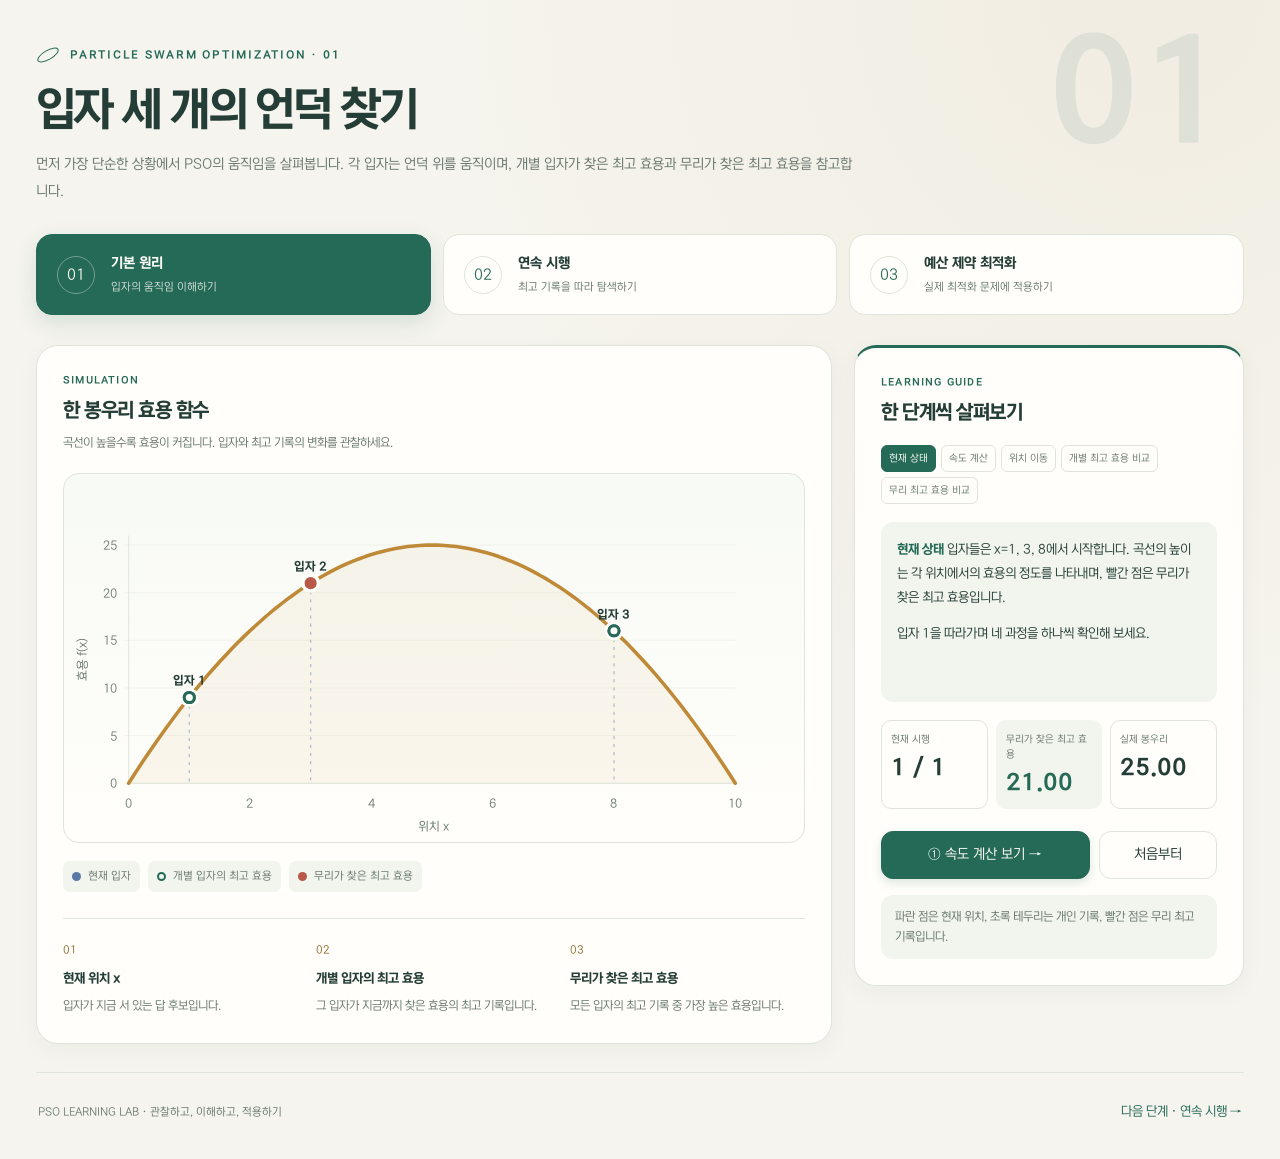
==== stage1.html @ 2717764f "Add three-stage PSO lessons and refine learning interface" ====
<!DOCTYPE html>
<html lang="ko">
<head>
<meta charset="utf-8">
<meta name="viewport" content="width=device-width, initial-scale=1">
<meta name="theme-color" content="#f7f8f5">
<title>PSO 1단계 · 입자 세 개의 언덕 찾기</title>
<link rel="stylesheet" href="style.css">
<link rel="preload" href="fonts/NEXON-Lv2-Gothic-Regular.otf" as="font" type="font/otf" crossorigin>
<link rel="stylesheet" href="stages.css">
</head>
<body>
<div class="stage1-wrap">
  <header class="stage1-header" data-stage="01">
    <div class="eyebrow">PARTICLE SWARM OPTIMIZATION · 01</div>
    <h1>입자 세 개의 언덕 찾기</h1>
    <p class="lede">먼저 가장 단순한 상황에서 PSO의 움직임을 살펴봅니다. 각 입자는 언덕 위를 움직이며, 개별 입자가 찾은 최고 효용과 무리가 찾은 최고 효용을 참고합니다.</p>
    <nav class="stage-nav" aria-label="학습 단계"><a href="stage1.html" aria-current="page"><span class="nav-number">01</span><span class="nav-copy">기본 원리<small>입자의 움직임 이해하기</small></span></a><a href="stage2.html"><span class="nav-number">02</span><span class="nav-copy">연속 시행<small>최고 기록을 따라 탐색하기</small></span></a><a href="index.html"><span class="nav-number">03</span><span class="nav-copy">예산 제약 최적화<small>실제 최적화 문제에 적용하기</small></span></a></nav>
  </header>
  <main class="stage1-grid">
    <section class="s1-card chart-card" aria-labelledby="hillTitle">
      <span class="card-kicker">SIMULATION</span><h2 id="hillTitle">한 봉우리 효용 함수</h2><p class="card-note">곡선이 높을수록 효용이 커집니다. 입자와 최고 기록의 변화를 관찰하세요.</p>
      <div class="plot-wrap"><svg id="hill" viewBox="0 0 720 340" role="img" aria-label="봉우리 모양 효용 곡선과 입자 위치 그래프"></svg></div>
      <div class="plot-legend"><span><i class="key key-current"></i>현재 입자</span><span><i class="key key-pbest"></i>개별 입자의 최고 효용</span><span><i class="key key-gbest"></i>무리가 찾은 최고 효용</span></div>
      <div class="concepts">
        <article><b>현재 위치 x</b>입자가 지금 서 있는 답 후보입니다.</article>
        <article><b>개별 입자의 최고 효용</b>그 입자가 지금까지 찾은 효용의 최고 기록입니다.</article>
        <article><b>무리가 찾은 최고 효용</b>모든 입자의 최고 기록 중 가장 높은 효용입니다.</article>
      </div>
    </section>
    <aside class="s1-card control-card" aria-labelledby="stepTitle">
      <span class="card-kicker">LEARNING GUIDE</span><h2 id="stepTitle">한 단계씩 살펴보기</h2>
      <ol class="progress" id="progress" aria-label="시행 과정"></ol>
      <div class="explain" id="explain" aria-live="polite"></div>
      <div class="values" id="values"></div>
      <div class="actions"><button class="primary" id="next">① 속도 계산 보기 →</button><button id="reset">처음부터</button></div>
      <div class="status" id="status">같은 결과를 따라갈 수 있도록 난수는 고정했습니다. 버튼을 눌러 순서대로 진행하세요.</div>
    </aside>
  </main>
<footer class="lesson-footer"><span>PSO LEARNING LAB · 관찰하고, 이해하고, 적용하기</span><a href="stage2.html">다음 단계 · 연속 시행 →</a></footer></div>
<script src="stage1.js"></script>
</body>
</html>
---- style.css ----
@font-face{font-family:"NEXON Lv2 Gothic OTF";src:url("fonts/NEXON-Lv2-Gothic-Light.otf") format("opentype");font-style:normal;font-weight:300;font-display:swap}
@font-face{font-family:"NEXON Lv2 Gothic OTF";src:url("fonts/NEXON-Lv2-Gothic-Regular.otf") format("opentype");font-style:normal;font-weight:400;font-display:swap}
@font-face{font-family:"NEXON Lv2 Gothic OTF";src:url("fonts/NEXON-Lv2-Gothic-Medium.otf") format("opentype");font-style:normal;font-weight:500 600;font-display:swap}
@font-face{font-family:"NEXON Lv2 Gothic OTF";src:url("fonts/NEXON-Lv2-Gothic-Bold.otf") format("opentype");font-style:normal;font-weight:700 900;font-display:swap}
:root{
  color-scheme:light;
  --bg:#f5f4ee;--panel:#fffefa;--ink:#243d36;--muted:#68776e;--line:#dfe5da;
  --teal:#256957;--low:#244d48;--high:#d6e9c8;--amber:#bf8a38;--amber-ink:#89611f;
  --indigo:#5978a4;--crimson:#b85849;--grid:#e4e8df;
  --soft:#f2f5ed;--plot:#f8faf5;--on-accent:#fffef7;
  --shadow:0 6px 26px rgb(32 60 43 / 4%);--shadow-hover:0 10px 28px rgb(32 60 43 / 9%);
  --font:"NEXON Lv2 Gothic OTF","넥슨Lv2고딕 OTF",sans-serif;
}
@media(prefers-color-scheme:dark){
  :root:not([data-theme="light"]){
    color-scheme:dark;--bg:#17221e;--panel:#202e27;--ink:#edf0df;--muted:#acb9ad;--line:#38493c;
    --teal:#a4d3b0;--low:#284e43;--high:#d9e8b6;--amber:#d9b26e;--amber-ink:#e0c593;
    --indigo:#a0b9e0;--crimson:#ef9a83;--grid:#3b4b3f;--soft:#29382d;--plot:#1d2a23;--on-accent:#172b21;
  }
}
:root[data-theme="dark"]{
  color-scheme:dark;--bg:#17221e;--panel:#202e27;--ink:#edf0df;--muted:#acb9ad;--line:#38493c;
  --teal:#a4d3b0;--low:#284e43;--high:#d9e8b6;--amber:#d9b26e;--amber-ink:#e0c593;
  --indigo:#a0b9e0;--crimson:#ef9a83;--grid:#3b4b3f;--soft:#29382d;--plot:#1d2a23;--on-accent:#172b21;
}
*{box-sizing:border-box}
*,*::before,*::after{font-family:var(--font)!important}
body{margin:0;background:radial-gradient(ellipse at 90% 0%,color-mix(in srgb,var(--amber) 7%,transparent),transparent 45%),var(--bg);color:var(--ink);font-size:15px;line-height:1.7;-webkit-font-smoothing:antialiased}
button,input,select{font:inherit}
button,a,input,select{-webkit-tap-highlight-color:transparent}
a{color:var(--teal)}
button{border:1px solid var(--line);border-radius:12px;background:var(--panel);color:var(--ink);padding:11px 15px;font-size:14px;cursor:pointer;transition:background .18s,border-color .18s,box-shadow .18s,transform .18s}
button:hover:not(:disabled){background:var(--soft);border-color:var(--teal);transform:translateY(-1px)}
button.primary{background:var(--teal);color:var(--on-accent);border-color:var(--teal);box-shadow:0 4px 10px color-mix(in srgb,var(--teal) 16%,transparent)}
button.primary:hover:not(:disabled){background:color-mix(in srgb,var(--teal) 90%,var(--ink))}
button:disabled,input:disabled,select:disabled{cursor:default;opacity:.55}
:is(a,button,input,select):focus-visible{outline:3px solid var(--amber);outline-offset:4px}
input[type=range]{width:100%;accent-color:var(--teal);min-height:28px;cursor:pointer}
input[type=checkbox]{accent-color:var(--teal);width:16px;height:16px;flex:none}
[hidden]{display:none!important}
.background-emblem{display:none}
.hint{font-size:12px;color:var(--muted);line-height:1.65}
.status{padding:12px 14px;background:var(--soft);color:var(--muted);font-size:12px;border-radius:12px;margin-top:16px;line-height:1.7}
.status.warn{background:color-mix(in srgb,var(--crimson) 12%,var(--panel))}
.loading{padding:48px;color:var(--muted)}
.actions{display:flex;gap:9px;margin-top:22px}
.actions .primary{flex:1}
.actions button{min-height:46px}
.formula{background:var(--soft);border-radius:12px;border-left:3px solid var(--amber);padding:14px 16px;font-size:16px;line-height:1.8;margin-bottom:18px;overflow-wrap:anywhere}
.formula small{display:block;font-size:12px;color:var(--muted);margin-top:8px}
.focus-select{display:flex;align-items:center;flex-wrap:wrap;gap:8px;font-size:13px;margin:12px 0}
.focus-select select{padding:7px 10px;border:1px solid var(--line);border-radius:9px;background:var(--panel);color:var(--ink)}
.check{display:flex;gap:9px;align-items:center;font-size:13px;cursor:pointer;margin:13px 0}
.presets{display:flex;gap:6px;flex-wrap:wrap;margin-bottom:18px}
.presets button{padding:7px 10px;font-size:12px}
.ctrl{margin:17px 0}
.ctrl .top{display:flex;align-items:center;justify-content:space-between;gap:12px;font-size:13px}
.ctrl output{padding:2px 9px;border-radius:7px;background:var(--soft);color:var(--teal);font-variant-numeric:tabular-nums}
.sym{display:inline-block;min-width:2em;color:var(--teal)}
.readout{display:grid;grid-template-columns:auto minmax(0,1fr);gap:7px 12px;font-size:12px;margin:16px 0 0;border-top:1px solid var(--line);padding-top:14px}
.readout dt{color:var(--muted)}.readout dd{margin:0;text-align:right;font-variant-numeric:tabular-nums}
.learning-explanation{padding:16px;border:1px solid var(--line);background:var(--soft);border-radius:12px;margin:12px 0;font-size:13px;line-height:1.8}
.learning-explanation p{margin:10px 0 0}
.learning-phases{display:flex;flex-wrap:wrap;list-style:none;padding:0;margin:0;gap:6px}
.learning-phases li{padding:4px 8px;border-radius:6px;font-size:11px;color:var(--muted)}
.learning-phases li.active{background:var(--teal);color:var(--on-accent)}
.iteration-log-section{margin-top:24px;padding-top:20px;border-top:1px solid var(--line)}
.iteration-summary{font-size:12px;color:var(--muted);padding:10px 12px;background:var(--soft);border-radius:9px}
.iteration-log{list-style:none;padding:0;margin:10px 0 0;display:grid;gap:8px;max-height:240px;overflow:auto}
.iteration-entry{display:flex;align-items:baseline;gap:12px;border:1px solid var(--line);border-radius:10px;padding:10px 12px;font-size:12px}
.iteration-entry p{margin:0}.iteration-number{white-space:nowrap;color:var(--teal)}
.iteration-entry.is-improved{border-left:3px solid var(--teal)}
.iteration-empty{font-size:12px;padding:12px;color:var(--muted)}
@media(prefers-reduced-motion:reduce){*,*::before,*::after{transition:none!important;scroll-behavior:auto!important}}
---- stages.css ----
/* Shared lesson layout: all three stages use the same visual language. */
.stage1-wrap,.wrap{max-width:1420px;margin:0 auto;padding:42px 36px 28px}
header,.stage1-header{position:relative;display:block;text-align:left;margin:0 0 30px;padding-top:4px}
header::after{content:attr(data-stage);position:absolute;right:12px;top:-20px;font-size:144px;font-weight:700;line-height:1;color:color-mix(in srgb,var(--teal) 9%,transparent);pointer-events:none}
.eyebrow{display:flex;align-items:center;gap:10px;color:var(--teal);font-size:11px;letter-spacing:.16em;font-weight:700}
.eyebrow::before{content:"";width:22px;height:8px;border:1px solid var(--teal);border-radius:50%;transform:rotate(-30deg)}
h1{font-size:clamp(32px,3.6vw,52px);line-height:1.25;letter-spacing:-.045em;font-weight:700;margin:17px 0 12px;max-width:calc(100% - 160px)}
.lede{max-width:820px;color:var(--muted);font-size:14px;line-height:1.9;margin:0}
.stage-nav{display:grid;grid-template-columns:repeat(3,minmax(0,1fr));gap:12px;margin-top:30px}
.stage-nav>a{display:flex;align-items:center;gap:16px;position:relative;text-decoration:none;background:var(--panel);color:var(--ink);border:1px solid var(--line);border-radius:16px;padding:17px 20px;transition:transform .18s,border-color .18s,box-shadow .18s}
.stage-nav>a:hover{transform:translateY(-2px);border-color:var(--teal);box-shadow:var(--shadow-hover)}
.nav-number{display:grid;place-items:center;flex:none;width:38px;height:38px;border:1px solid var(--line);border-radius:50%;font-size:15px;color:var(--teal)}
.nav-copy{display:grid;gap:2px;font-size:14px;font-weight:700}
.nav-copy small{font-size:11px;font-weight:400;color:var(--muted)}
.stage-nav [aria-current=page]{background:var(--teal);color:var(--on-accent);border-color:var(--teal);box-shadow:0 8px 22px color-mix(in srgb,var(--teal) 14%,transparent)}
.stage-nav [aria-current=page] .nav-number{color:var(--on-accent);border-color:color-mix(in srgb,var(--on-accent) 35%,transparent)}
.stage-nav [aria-current=page] small{color:color-mix(in srgb,var(--on-accent) 80%,transparent)}
.stage1-grid,.stage3-page .grid{display:grid;grid-template-columns:minmax(0,1fr) 390px;gap:22px;align-items:start}
.s1-card,.card,.stage{min-width:0;background:var(--panel);border:1px solid var(--line);border-radius:22px;padding:26px;box-shadow:var(--shadow)}
.card-kicker{display:block;color:var(--teal);letter-spacing:.12em;font-size:10px;font-weight:700;margin-bottom:7px}
.s1-card h2,.card h2,.stage h2{font-size:20px;line-height:1.45;letter-spacing:-.025em;font-weight:700;margin:0 0 8px}
.card-note{margin:0;color:var(--muted);font-size:12px}
.plot-wrap{width:100%;overflow:hidden;margin:20px 0 18px;background:linear-gradient(180deg,var(--plot),var(--panel));border:1px solid var(--line);border-radius:16px;padding:14px 6px 10px}
#hill{display:block;width:100%;height:auto;min-height:0}
.axis{stroke:var(--line);stroke-width:1}
.curve{fill:none;stroke:var(--amber);stroke-width:3.5;stroke-linecap:round;stroke-linejoin:round}
.curve-area{fill:color-mix(in srgb,var(--amber) 7%,transparent)}
.tick{font-size:12px;fill:var(--muted)}
.marker-line{stroke-width:1.4;stroke-dasharray:3 5;opacity:.4}
.particle-dot{stroke:var(--panel);stroke-width:3}
.pbest-dot{fill:var(--panel);stroke:var(--teal);stroke-width:3}
.gbest-dot{fill:var(--crimson);stroke:var(--panel);stroke-width:2}
.particle-label{font-size:12px;font-weight:700;fill:var(--ink)}
.plot-legend,.legend{position:static;display:flex;flex-wrap:wrap;gap:8px;font-size:11px;color:var(--muted)}
.plot-legend span,.legend span{display:inline-flex;align-items:center;gap:7px;background:var(--soft);border-radius:7px;padding:6px 9px}
.key,.legend i{display:inline-block;width:9px;height:9px;border-radius:50%;flex:none}
.key-current{background:var(--indigo)}.key-pbest{border:2px solid var(--teal)}.key-gbest{background:var(--crimson)}
.concepts{counter-reset:concept;display:grid;grid-template-columns:repeat(3,minmax(0,1fr));gap:18px;margin-top:26px;padding-top:22px;border-top:1px solid var(--line)}
.concepts article{counter-increment:concept;font-size:12px;line-height:1.8;color:var(--muted)}
.concepts article::before{content:"0" counter(concept);display:block;font-size:11px;color:var(--amber-ink);margin-bottom:8px}
.concepts b{display:block;font-size:13px;line-height:1.6;color:var(--ink);margin-bottom:6px}
.control-card{border-top:3px solid var(--teal)}
.progress{display:flex;flex-wrap:wrap;gap:5px;list-style:none;padding:0;margin:18px 0}
.progress li{border:1px solid var(--line);border-radius:6px;padding:4px 7px;font-size:10px;color:var(--muted)}
.progress li.active{background:var(--teal);border-color:var(--teal);color:var(--on-accent)}
.explain{font-size:13px;line-height:1.85;padding:16px;background:var(--soft);border-radius:12px;min-height:180px}
.explain p{margin:0 0 12px}.explain p:last-child{margin-bottom:0}
.explain strong{color:var(--teal)}
.values{display:grid;grid-template-columns:repeat(3,minmax(0,1fr));gap:8px;margin:18px 0 0}
.value{font-size:10px;color:var(--muted);padding:11px 9px;border:1px solid var(--line);border-radius:10px;line-height:1.5}
.value b{display:block;margin-top:6px;color:var(--ink);font-size:23px;line-height:1.25;font-variant-numeric:tabular-nums}
.value:nth-child(2){background:var(--soft);border-color:transparent}.value:nth-child(2) b{color:var(--teal)}
.control-card .actions{flex-wrap:wrap}.control-card .actions .primary{flex:1 1 180px}.control-card .actions button:not(.primary){flex:1 1 90px}
.trial-card{margin-top:22px;padding-top:18px;border-top:1px solid var(--line);font-size:12px}
.trial-top{display:flex;justify-content:space-between;gap:10px;font-weight:700}
#trialCount{color:var(--teal);padding:1px 8px;border-radius:6px;background:var(--soft)}
.trial-card p{color:var(--muted);font-size:11px;margin:8px 0}
.history{list-style:none;padding:0;margin:12px 0 0;display:grid;gap:7px;max-height:230px;overflow:auto}
.history li{padding:9px 11px;border:1px solid var(--line);border-radius:8px;font-size:11px}
.history li.updated{border-left:3px solid var(--teal);background:var(--soft)}
.lesson-footer{display:flex;align-items:center;justify-content:space-between;gap:15px;flex-wrap:wrap;margin-top:28px;padding:20px 2px 0;border-top:1px solid var(--line);color:var(--muted);font-size:11px}
.lesson-footer a{text-decoration:none;font-size:13px;padding:8px 0}
.stage3-page .row2{display:grid;grid-template-columns:1fr 1fr;gap:22px;margin-bottom:22px}
.stage3-page .panel{display:grid;gap:22px}
.stage3-page #landscape{width:100%;height:450px;min-height:300px}
.stage3-page #profile,.stage3-page #conv{width:100%;height:200px}
.conv-summary{display:grid;grid-template-columns:repeat(3,minmax(0,1fr));gap:8px;margin-top:14px}
.conv-summary>div{padding:10px;background:var(--soft);border-radius:10px}
.conv-summary span{display:block;font-size:10px;line-height:1.6;color:var(--muted)}
.conv-summary strong{display:block;margin-top:4px;color:var(--teal);font-size:18px;font-weight:700;font-variant-numeric:tabular-nums}
.stage3-page .stage{overflow:hidden}
.stage3-page .iteration-log-section h2{font-size:17px}
.stage3-page .panel .actions{display:grid;grid-template-columns:1fr}
.stage3-page .panel .actions .wide{grid-column:1/-1}
@media(min-width:1440px){.stage1-grid{grid-template-columns:minmax(0,1fr) 420px}}
@media(max-width:1050px){.stage1-wrap,.wrap{padding:30px 24px}.stage1-grid,.stage3-page .grid{grid-template-columns:minmax(0,1fr) 350px;gap:16px}.s1-card,.card,.stage{padding:20px}.stage-nav>a{padding:14px;gap:10px}.concepts{gap:10px}}
@media(max-width:900px){.stage1-wrap,.wrap{max-width:800px}.stage1-grid,.stage3-page .grid{grid-template-columns:1fr}.stage3-page .row2{gap:16px}.explain{min-height:0}.stage3-page .panel{grid-template-columns:1fr 1fr;gap:16px}.nav-copy small{display:none}.stage3-page #profile,.stage3-page #conv{height:180px}}
@media(max-width:600px){.stage1-wrap,.wrap{padding:24px 14px}.eyebrow{font-size:9px;letter-spacing:.1em}header::after{display:none}h1{max-width:none;font-size:32px}.lede{font-size:13px}.stage-nav{gap:7px;margin-top:24px}.stage-nav>a{flex-direction:column;align-items:flex-start;gap:9px;padding:12px 10px;border-radius:13px}.nav-number{width:28px;height:28px;font-size:12px}.nav-copy{font-size:12px}.s1-card,.card,.stage{padding:19px 16px;border-radius:17px}.s1-card h2,.card h2,.stage h2{font-size:19px}.plot-wrap{padding:10px 0;margin:16px 0}.concepts{grid-template-columns:1fr;gap:14px}.concepts article{position:relative;padding-left:32px}.concepts article::before{position:absolute;left:0;top:1px}.concepts b{margin-bottom:3px}.stage3-page .row2,.stage3-page .panel{grid-template-columns:1fr}.stage3-page #landscape{height:350px}.readout{font-size:11px;grid-template-columns:minmax(0,1fr) minmax(0,1fr)}.lesson-footer{margin-top:22px}.plot-legend,.legend{font-size:10px}}
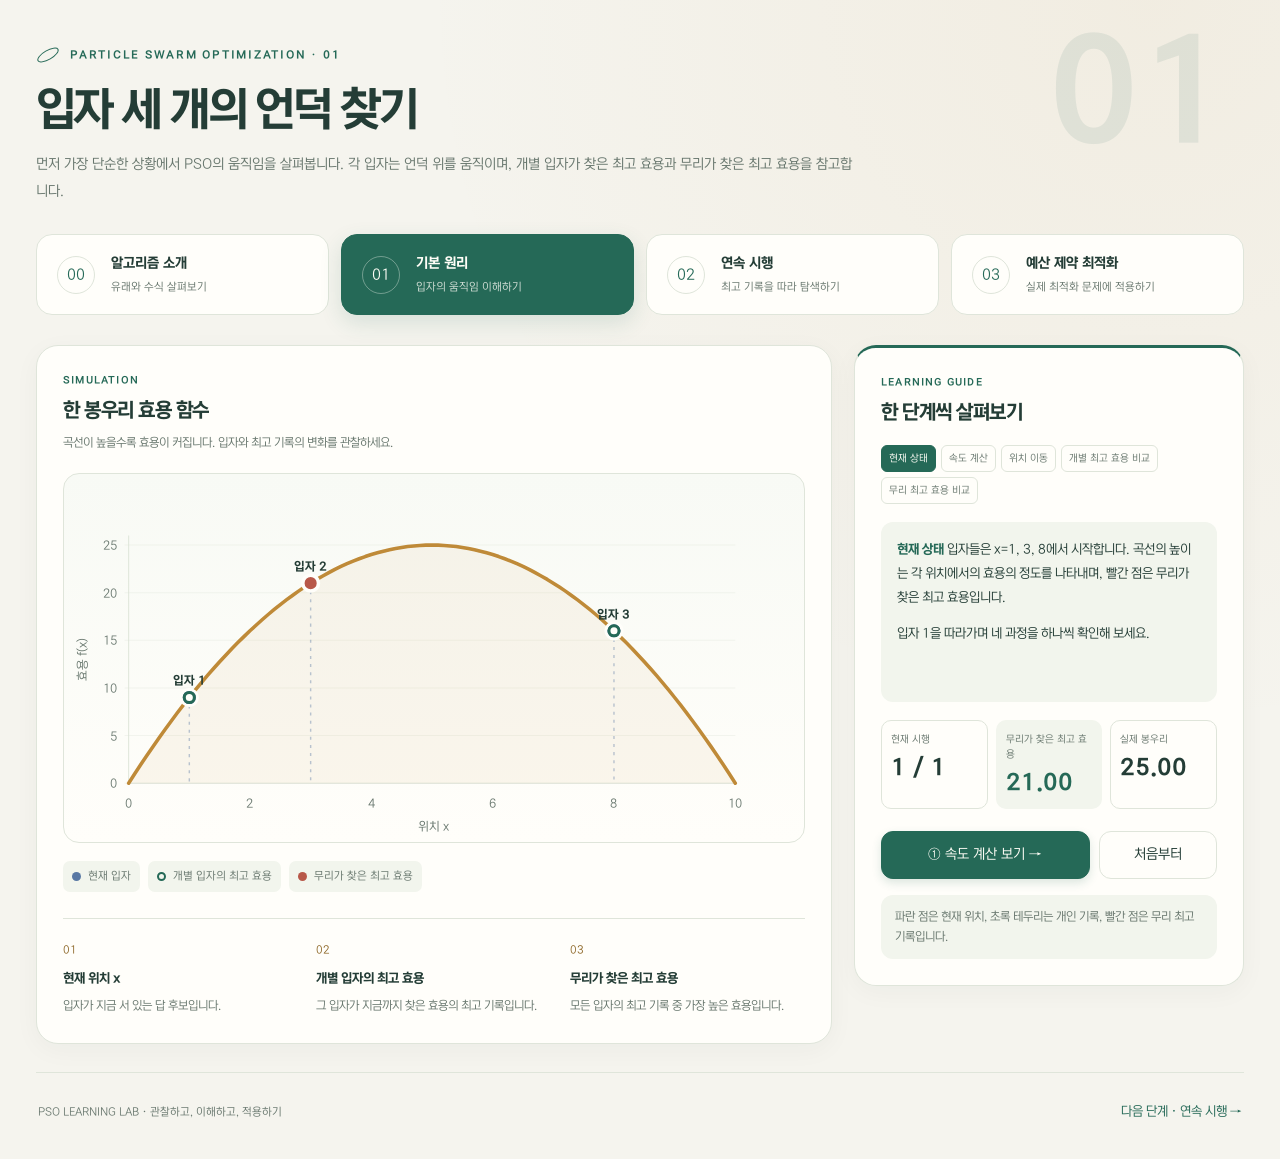
==== commit 1ecc9fc9: "Add PSO introduction before interactive lessons" ====
--- a/stage1.html
+++ b/stage1.html
@@ -15,7 +15,7 @@
     <div class="eyebrow">PARTICLE SWARM OPTIMIZATION · 01</div>
     <h1>입자 세 개의 언덕 찾기</h1>
     <p class="lede">먼저 가장 단순한 상황에서 PSO의 움직임을 살펴봅니다. 각 입자는 언덕 위를 움직이며, 개별 입자가 찾은 최고 효용과 무리가 찾은 최고 효용을 참고합니다.</p>
-    <nav class="stage-nav" aria-label="학습 단계"><a href="stage1.html" aria-current="page"><span class="nav-number">01</span><span class="nav-copy">기본 원리<small>입자의 움직임 이해하기</small></span></a><a href="stage2.html"><span class="nav-number">02</span><span class="nav-copy">연속 시행<small>최고 기록을 따라 탐색하기</small></span></a><a href="index.html"><span class="nav-number">03</span><span class="nav-copy">예산 제약 최적화<small>실제 최적화 문제에 적용하기</small></span></a></nav>
+    <nav class="stage-nav" aria-label="학습 단계"><a href="index.html"><span class="nav-number">00</span><span class="nav-copy">알고리즘 소개<small>유래와 수식 살펴보기</small></span></a><a href="stage1.html" aria-current="page"><span class="nav-number">01</span><span class="nav-copy">기본 원리<small>입자의 움직임 이해하기</small></span></a><a href="stage2.html"><span class="nav-number">02</span><span class="nav-copy">연속 시행<small>최고 기록을 따라 탐색하기</small></span></a><a href="stage3.html"><span class="nav-number">03</span><span class="nav-copy">예산 제약 최적화<small>실제 최적화 문제에 적용하기</small></span></a></nav>
   </header>
   <main class="stage1-grid">
     <section class="s1-card chart-card" aria-labelledby="hillTitle">
--- a/stages.css
+++ b/stages.css
@@ -6,7 +6,7 @@
 .eyebrow::before{content:"";width:22px;height:8px;border:1px solid var(--teal);border-radius:50%;transform:rotate(-30deg)}
 h1{font-size:clamp(32px,3.6vw,52px);line-height:1.25;letter-spacing:-.045em;font-weight:700;margin:17px 0 12px;max-width:calc(100% - 160px)}
 .lede{max-width:820px;color:var(--muted);font-size:14px;line-height:1.9;margin:0}
-.stage-nav{display:grid;grid-template-columns:repeat(3,minmax(0,1fr));gap:12px;margin-top:30px}
+.stage-nav{display:grid;grid-template-columns:repeat(4,minmax(0,1fr));gap:12px;margin-top:30px}
 .stage-nav>a{display:flex;align-items:center;gap:16px;position:relative;text-decoration:none;background:var(--panel);color:var(--ink);border:1px solid var(--line);border-radius:16px;padding:17px 20px;transition:transform .18s,border-color .18s,box-shadow .18s}
 .stage-nav>a:hover{transform:translateY(-2px);border-color:var(--teal);box-shadow:var(--shadow-hover)}
 .nav-number{display:grid;place-items:center;flex:none;width:38px;height:38px;border:1px solid var(--line);border-radius:50%;font-size:15px;color:var(--teal)}
@@ -72,6 +72,27 @@
 .stage3-page .iteration-log-section h2{font-size:17px}
 .stage3-page .panel .actions{display:grid;grid-template-columns:1fr}
 .stage3-page .panel .actions .wide{grid-column:1/-1}
+.intro-content{display:grid;gap:22px}
+.intro-lines{display:grid;gap:10px;margin-top:18px;font-size:16px;line-height:1.9;word-break:keep-all;overflow-wrap:break-word}
+.intro-lines p{margin:0}.intro-lines strong{font-weight:700;color:var(--teal)}
+.intro-detail-grid{display:grid;grid-template-columns:minmax(0,1.3fr) minmax(0,1fr);gap:22px;align-items:start}
+.intro-update{margin-top:20px}.intro-update h3{font-size:15px;font-weight:700;margin:0 0 10px}
+.intro-equation{display:flex;flex-wrap:wrap;gap:5px 7px;background:var(--soft);border-radius:12px;padding:16px;font-size:16px;line-height:1.9}
+.intro-equation>span{white-space:nowrap}.intro-equation sub,.intro-symbols sub{font-size:.75em}
+.term-inertia{color:var(--indigo)}.term-personal{color:var(--teal)}.term-social{color:var(--crimson)}
+.intro-equation-note{font-size:14px;color:var(--muted);line-height:1.8;margin:10px 0 0}
+.intro-position-note{font-size:14px;color:var(--muted);border-left:3px solid var(--amber);padding:8px 0 8px 14px;margin:22px 0 0;line-height:1.85}
+.intro-position-note strong{color:var(--ink)}
+.intro-symbols{display:grid;gap:0;margin:12px 0 0}
+.intro-symbols>div{display:grid;grid-template-columns:105px minmax(0,1fr);gap:12px;padding:14px 0;border-bottom:1px solid var(--line);font-size:14px;line-height:1.8}
+.intro-symbols>div:last-child{border-bottom:0;padding-bottom:0}
+.intro-symbols dt{color:var(--teal);font-weight:700}.intro-symbols dd{margin:0;color:var(--muted)}
+.intro-sources{padding:0 4px;color:var(--muted);font-size:13px;line-height:1.8}
+.intro-sources summary{cursor:pointer;width:fit-content}.intro-sources p{margin:12px 0 8px}.intro-sources ul{padding-left:20px;margin:0}
+.lesson-footer .intro-start{padding:11px 17px;border-radius:10px;background:var(--teal);color:var(--on-accent);font-size:14px}
+@media(max-width:1050px){.stage-nav{grid-template-columns:repeat(2,minmax(0,1fr))}}
+@media(max-width:900px){.intro-detail-grid{grid-template-columns:1fr}}
+@media(max-width:600px){.intro-lines{font-size:16px;gap:14px}.intro-symbols>div{grid-template-columns:100px minmax(0,1fr);gap:8px}.intro-equation{font-size:14px;padding:12px}.intro-detail-grid,.intro-content{gap:16px}}
 @media(min-width:1440px){.stage1-grid{grid-template-columns:minmax(0,1fr) 420px}}
 @media(max-width:1050px){.stage1-wrap,.wrap{padding:30px 24px}.stage1-grid,.stage3-page .grid{grid-template-columns:minmax(0,1fr) 350px;gap:16px}.s1-card,.card,.stage{padding:20px}.stage-nav>a{padding:14px;gap:10px}.concepts{gap:10px}}
 @media(max-width:900px){.stage1-wrap,.wrap{max-width:800px}.stage1-grid,.stage3-page .grid{grid-template-columns:1fr}.stage3-page .row2{gap:16px}.explain{min-height:0}.stage3-page .panel{grid-template-columns:1fr 1fr;gap:16px}.nav-copy small{display:none}.stage3-page #profile,.stage3-page #conv{height:180px}}
